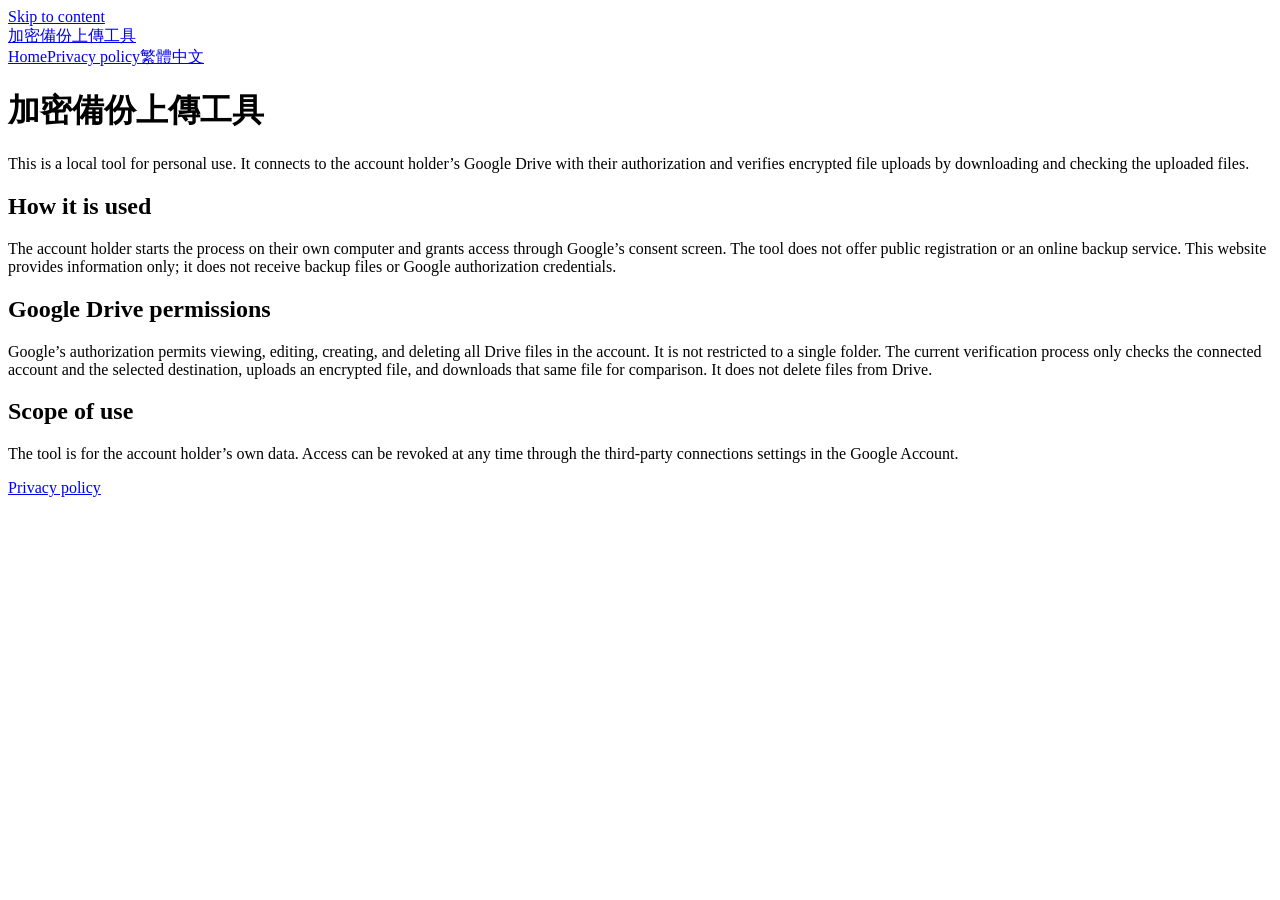
==== index.html @ 2aeceb3b "Create index.html" ====
<!doctype html>
<html lang="en"><head><meta charset="utf-8"><meta name="viewport" content="width=device-width, initial-scale=1"><meta http-equiv="Content-Security-Policy" content="default-src 'none'; style-src 'self'; img-src 'self'; base-uri 'none'; form-action 'none'"><meta name="referrer" content="no-referrer"><title>加密備份上傳工具</title><meta name="description" content="A personal tool for Google Drive authorization and encrypted file transfer verification."><link rel="canonical" href="https://encrypted-backup-upload.github.io/"><link rel="alternate" hreflang="en" href="https://encrypted-backup-upload.github.io/"><link rel="alternate" hreflang="zh-Hant" href="https://encrypted-backup-upload.github.io/zh-Hant/"><link rel="alternate" hreflang="x-default" href="https://encrypted-backup-upload.github.io/"><link rel="stylesheet" href="/style.css"></head>
<body><a class="skip" href="#main">Skip to content</a><header><a class="brand" href="/">加密備份上傳工具</a><nav aria-label="Main navigation"><a href="/" aria-current="page">Home</a><a href="/privacy/">Privacy policy</a><a lang="zh-Hant" hreflang="zh-Hant" href="/zh-Hant/">繁體中文</a></nav></header><main id="main"><h1>加密備份上傳工具</h1><p class="intro">This is a local tool for personal use. It connects to the account holder’s Google Drive with their authorization and verifies encrypted file uploads by downloading and checking the uploaded files.</p><section><h2>How it is used</h2><p>The account holder starts the process on their own computer and grants access through Google’s consent screen. The tool does not offer public registration or an online backup service. This website provides information only; it does not receive backup files or Google authorization credentials.</p></section><section><h2>Google Drive permissions</h2><p>Google’s authorization permits viewing, editing, creating, and deleting all Drive files in the account. It is not restricted to a single folder. The current verification process only checks the connected account and the selected destination, uploads an encrypted file, and downloads that same file for comparison. It does not delete files from Drive.</p></section><section><h2>Scope of use</h2><p>The tool is for the account holder’s own data. Access can be revoked at any time through the third-party connections settings in the Google Account.</p></section></main><footer><a href="/privacy/">Privacy policy</a></footer></body></html>
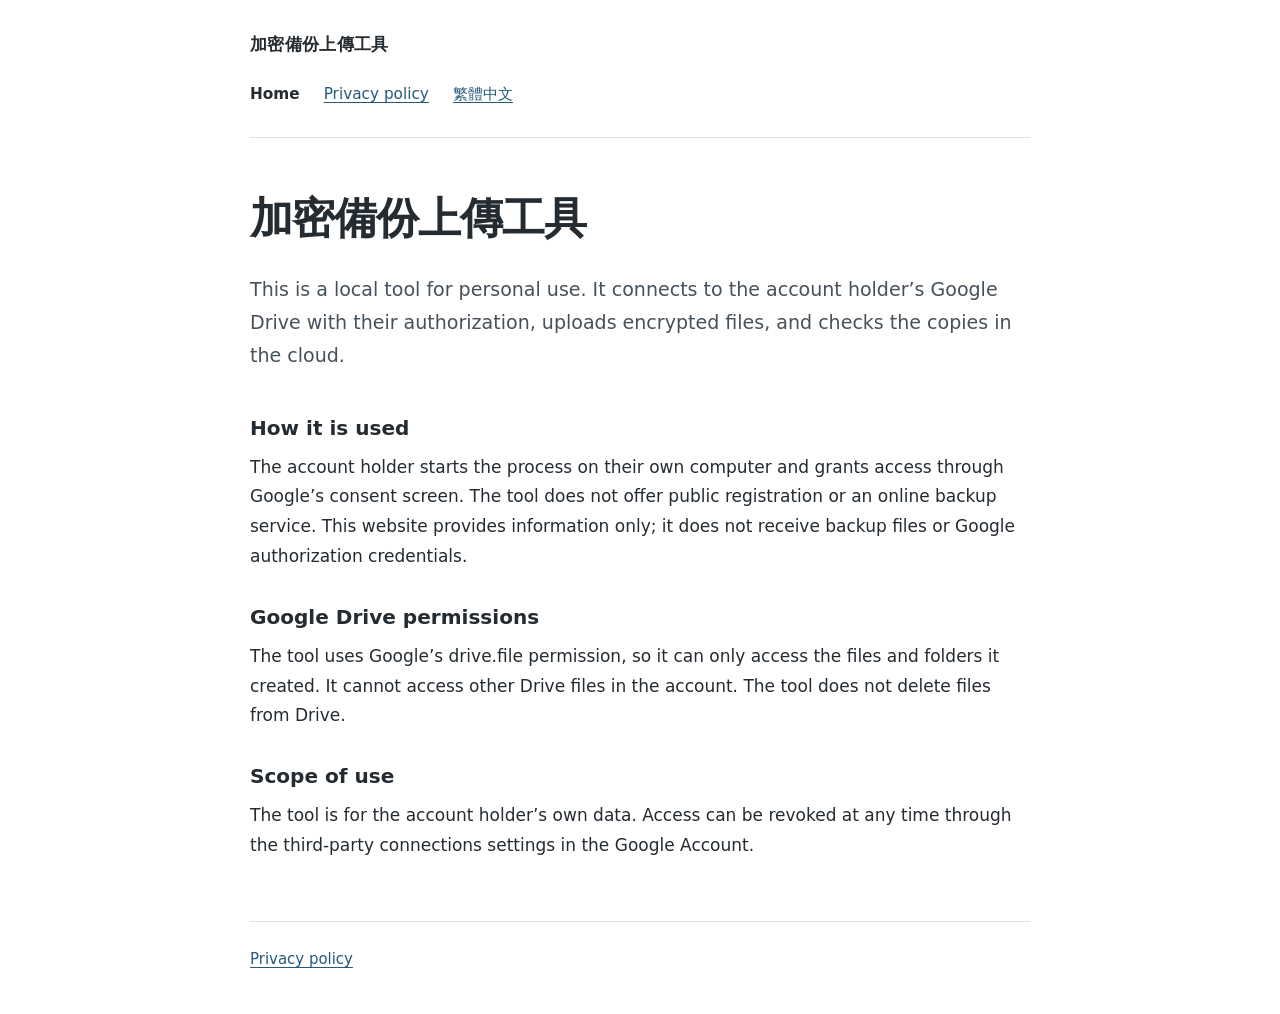
==== commit 77e386e7: "Update home page wording" ====
--- a/index.html
+++ b/index.html
@@ -1,3 +1,3 @@
 <!doctype html>
 <html lang="en"><head><meta charset="utf-8"><meta name="viewport" content="width=device-width, initial-scale=1"><meta http-equiv="Content-Security-Policy" content="default-src 'none'; style-src 'self'; img-src 'self'; base-uri 'none'; form-action 'none'"><meta name="referrer" content="no-referrer"><title>加密備份上傳工具</title><meta name="description" content="A personal tool for Google Drive authorization and encrypted file transfer verification."><link rel="canonical" href="https://encrypted-backup-upload.github.io/"><link rel="alternate" hreflang="en" href="https://encrypted-backup-upload.github.io/"><link rel="alternate" hreflang="zh-Hant" href="https://encrypted-backup-upload.github.io/zh-Hant/"><link rel="alternate" hreflang="x-default" href="https://encrypted-backup-upload.github.io/"><link rel="stylesheet" href="/style.css"></head>
-<body><a class="skip" href="#main">Skip to content</a><header><a class="brand" href="/">加密備份上傳工具</a><nav aria-label="Main navigation"><a href="/" aria-current="page">Home</a><a href="/privacy/">Privacy policy</a><a lang="zh-Hant" hreflang="zh-Hant" href="/zh-Hant/">繁體中文</a></nav></header><main id="main"><h1>加密備份上傳工具</h1><p class="intro">This is a local tool for personal use. It connects to the account holder’s Google Drive with their authorization and verifies encrypted file uploads by downloading and checking the uploaded files.</p><section><h2>How it is used</h2><p>The account holder starts the process on their own computer and grants access through Google’s consent screen. The tool does not offer public registration or an online backup service. This website provides information only; it does not receive backup files or Google authorization credentials.</p></section><section><h2>Google Drive permissions</h2><p>Google’s authorization permits viewing, editing, creating, and deleting all Drive files in the account. It is not restricted to a single folder. The current verification process only checks the connected account and the selected destination, uploads an encrypted file, and downloads that same file for comparison. It does not delete files from Drive.</p></section><section><h2>Scope of use</h2><p>The tool is for the account holder’s own data. Access can be revoked at any time through the third-party connections settings in the Google Account.</p></section></main><footer><a href="/privacy/">Privacy policy</a></footer></body></html>
+<body><a class="skip" href="#main">Skip to content</a><header><a class="brand" href="/">加密備份上傳工具</a><nav aria-label="Main navigation"><a href="/" aria-current="page">Home</a><a href="/privacy/">Privacy policy</a><a lang="zh-Hant" hreflang="zh-Hant" href="/zh-Hant/">繁體中文</a></nav></header><main id="main"><h1>加密備份上傳工具</h1><p class="intro">This is a local tool for personal use. It connects to the account holder’s Google Drive with their authorization, uploads encrypted files, and checks the copies in the cloud.</p><section><h2>How it is used</h2><p>The account holder starts the process on their own computer and grants access through Google’s consent screen. The tool does not offer public registration or an online backup service. This website provides information only; it does not receive backup files or Google authorization credentials.</p></section><section><h2>Google Drive permissions</h2><p>The tool uses Google’s drive.file permission, so it can only access the files and folders it created. It cannot access other Drive files in the account. The tool does not delete files from Drive.</p></section><section><h2>Scope of use</h2><p>The tool is for the account holder’s own data. Access can be revoked at any time through the third-party connections settings in the Google Account.</p></section></main><footer><a href="/privacy/">Privacy policy</a></footer></body></html>
--- a/style.css
+++ b/style.css
@@ -0,0 +1,3 @@
+:root{color-scheme:light;font-family:system-ui,-apple-system,"Segoe UI",sans-serif;color:#242b31;background:#fff;font-size:17px;line-height:1.75}
+*{box-sizing:border-box}body{margin:0}a{color:#24597a;text-decoration-thickness:1px;text-underline-offset:.2em}a:hover{color:#172d3c}a:focus-visible{outline:3px solid #24597a;outline-offset:5px;border-radius:2px}
+header,main,footer{width:min(100% - 48px,780px);margin-inline:auto}header{padding-block:30px 24px;border-bottom:1px solid #dde2e6}.brand{display:inline-block;color:inherit;text-decoration:none;font-size:1rem;font-weight:650;letter-spacing:.02em}nav{display:flex;gap:10px 24px;flex-wrap:wrap;margin-top:16px;font-size:.9rem}nav a{padding-block:5px}nav [aria-current]{color:#242b31;font-weight:650;text-decoration:none}main{padding-block:54px 30px}h1{font-size:clamp(1.8rem,5.5vw,2.5rem);line-height:1.25;letter-spacing:-.025em;margin:0 0 28px;text-wrap:balance}h2{font-size:1.18rem;line-height:1.5;margin:0 0 10px}p{margin:0 0 16px;overflow-wrap:anywhere}.intro{font-size:1.12rem;color:#47515a;margin-bottom:40px}section{margin-block:30px}footer{border-top:1px solid #dde2e6;padding-block:24px 42px;font-size:.88rem;color:#47515a}footer ul{list-style:none;padding:0;margin:0 0 20px}footer li{margin-block:8px}.skip{position:absolute;left:12px;top:-100px;padding:8px 14px;background:white}.skip:focus{top:12px}@media(max-width:480px){header,main,footer{width:calc(100% - 36px)}header{padding-top:22px}main{padding-top:36px}nav{gap:8px 20px}}@media print{nav,.skip{display:none}header,main,footer{width:100%}a{color:inherit}main{padding-top:24px}}
